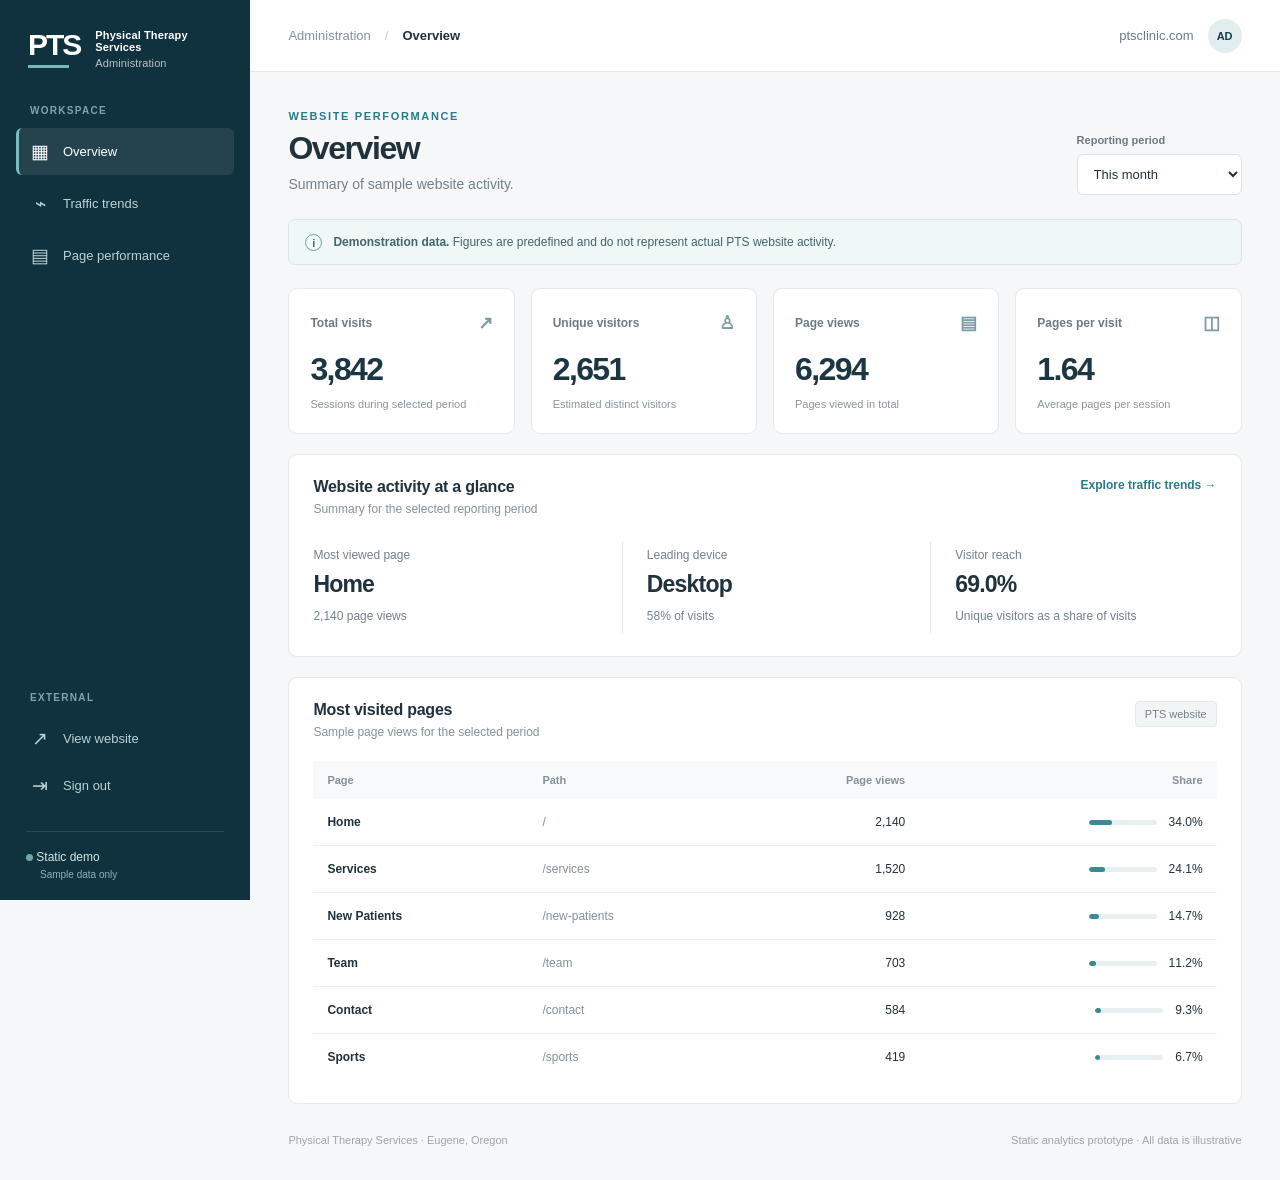
==== dashboard/index.html @ 3d59fb27 "Add files via upload" ====
<!doctype html><html lang="en"><head><meta charset="utf-8"><meta name="viewport" content="width=device-width,initial-scale=1"><meta name="theme-color" content="#173e4d"><title>Visitor analytics | PTS Administration</title><link rel="stylesheet" href="../assets/css/style.css"></head><body class="dashboard-page"><div class="app-shell"><aside class="sidebar" id="sidebar"><a class="brand sidebar-brand" href="../dashboard/"><span class="brand-mark">PTS<span class="brand-mark-line"></span></span><span class="brand-name">Physical Therapy Services<small>Administration</small></span></a><div class="sidebar-caption">WORKSPACE</div><nav aria-label="Dashboard navigation"><a class="nav-item active" href="../dashboard/" aria-current="page"><span class="nav-icon">▦</span> Overview</a><a class="nav-item" href="../traffic/"><span class="nav-icon">⌁</span> Traffic trends</a><a class="nav-item" href="../performance/"><span class="nav-icon">▤</span> Page performance</a></nav><div class="sidebar-spacer"></div><div class="sidebar-caption">EXTERNAL</div><a class="nav-item" href="https://www.ptsclinic.com/" target="_blank" rel="noopener"><span class="nav-icon">↗</span> View website</a><button class="nav-item logout" id="logoutSide"><span class="nav-icon">⇥</span> Sign out</button><div class="sidebar-foot"><span class="status-dot"></span> Static demo <small>Sample data only</small></div></aside><div class="main-column"><header class="topbar"><div class="topbar-left"><button class="menu-toggle" id="menuToggle" aria-label="Toggle navigation" aria-expanded="false">☰</button><span class="crumb">Administration</span><span class="crumb-separator">/</span><strong>Overview</strong></div><div class="topbar-right"><span class="topbar-site">ptsclinic.com</span><span class="avatar" aria-label="Demo administrator">AD</span></div></header><main class="dashboard-content"><div class="page-heading"><div><div class="eyebrow dark">WEBSITE PERFORMANCE</div><h1>Overview</h1><p class="muted">Summary of sample website activity.</p></div><div class="period-control"><label for="period">Reporting period</label><select id="period"><option value="daily">Today</option><option value="weekly">This week</option><option value="monthly" selected>This month</option><option value="quarterly">This quarter</option><option value="yearly">This year</option></select></div></div><div class="notice"><span class="notice-icon">i</span><span><strong>Demonstration data.</strong> Figures are predefined and do not represent actual PTS website activity.</span></div><section class="stats-grid" aria-label="Summary statistics"><article class="stat-card"><div class="stat-label">Total visits <span class="stat-symbol">↗</span></div><div class="stat-value" id="visits">—</div><div class="stat-note">Sessions during selected period</div></article><article class="stat-card"><div class="stat-label">Unique visitors <span class="stat-symbol">♙</span></div><div class="stat-value" id="visitors">—</div><div class="stat-note">Estimated distinct visitors</div></article><article class="stat-card"><div class="stat-label">Page views <span class="stat-symbol">▤</span></div><div class="stat-value" id="views">—</div><div class="stat-note">Pages viewed in total</div></article><article class="stat-card"><div class="stat-label">Pages per visit <span class="stat-symbol">◫</span></div><div class="stat-value" id="perVisit">—</div><div class="stat-note">Average pages per session</div></article></section><section class="panel overview-intro"><div class="panel-head"><div><h2>Website activity at a glance</h2><p>Summary for the selected reporting period</p></div><a class="text-link" href="../traffic/">Explore traffic trends →</a></div><div class="overview-summary"><div><span class="summary-kicker">Most viewed page</span><strong id="topPage">—</strong><span id="topPageViews" class="muted">—</span></div><div><span class="summary-kicker">Leading device</span><strong id="topDevice">—</strong><span id="topDeviceShare" class="muted">—</span></div><div><span class="summary-kicker">Visitor reach</span><strong id="reach">—</strong><span class="muted">Unique visitors as a share of visits</span></div></div></section><section class="panel pages-panel" id="pages"><div class="panel-head"><div><h2>Most visited pages</h2><p>Sample page views for the selected period</p></div><span class="small-tag">PTS website</span></div><div class="table-scroll"><table><thead><tr><th>Page</th><th>Path</th><th class="right">Page views</th><th class="right">Share</th></tr></thead><tbody id="pageRows"></tbody></table></div></section><footer class="dashboard-footer"><span>Physical Therapy Services · Eugene, Oregon</span><span>Static analytics prototype · All data is illustrative</span></footer></main></div></div><script src="../assets/js/local-routing.js"></script><script src="../assets/js/mock-data.js"></script><script src="../assets/js/dashboard.js"></script></body></html>
---- assets/css/style.css ----
:root{--navy:#173e4d;--deep:#10323f;--teal:#277c8a;--ink:#20323b;--muted:#74818a;--line:#e4e9ec;--bg:#f5f7f8;--white:#fff;font-family:Inter,-apple-system,BlinkMacSystemFont,'Segoe UI',Arial,sans-serif;color:var(--ink)}*{box-sizing:border-box}body{margin:0}button,input,select{font:inherit}a{text-decoration:none;color:inherit}button{cursor:pointer}.login-shell{min-height:100vh;display:grid;grid-template-columns:46% 54%}.login-intro{background:linear-gradient(155deg,#153b4b,#205768 70%,#2d6975);color:white;padding:46px clamp(28px,5vw,90px);display:flex;flex-direction:column;justify-content:space-between;position:relative;overflow:hidden}.login-intro:after{content:"";position:absolute;width:480px;height:480px;border:1px solid #ffffff18;border-radius:50%;bottom:-260px;right:-220px;box-shadow:0 0 0 85px #ffffff07,0 0 0 170px #ffffff04;pointer-events:none}.brand{display:flex;align-items:center;gap:15px}.brand-mark{font-weight:800;letter-spacing:-2px;font-size:34px;line-height:1;position:relative}.brand-mark-line{display:block;height:3px;background:#76b7bc;width:41px;margin-top:5px}.brand-name{font-size:13px;font-weight:650;letter-spacing:.01em}.brand-name small{display:block;font-weight:400;font-size:11px;opacity:.7;margin-top:4px}.intro-content{max-width:470px;position:relative;z-index:1}.eyebrow{font-size:11px;letter-spacing:.15em;font-weight:750;color:#a7d5d9}.eyebrow.dark{color:var(--teal)}.intro-content h1{font-size:clamp(36px,4.2vw,62px);line-height:1.12;letter-spacing:-.045em;margin:23px 0}.intro-content p{font-size:16px;line-height:1.8;color:#d3e4e7;max-width:380px}.intro-footer{font-size:12px;color:#b8d0d5}.intro-footer span{margin:0 8px}.login-main{display:flex;align-items:center;justify-content:center;position:relative;padding:65px 30px;background:#fff}.login-card{width:min(100%,410px)}.login-card h2{font-size:36px;letter-spacing:-.045em;margin:12px 0 9px}.muted{color:var(--muted);line-height:1.6}.login-card .muted{font-size:14px;margin:0 0 34px}.login-card label{display:block;font-size:13px;font-weight:650;margin:0 0 9px}.login-card input{width:100%;border:1px solid #d7e0e4;background:#fff;border-radius:7px;padding:13px 14px;outline:none;font-size:14px;margin-bottom:23px}.login-card input:focus{border-color:var(--teal);box-shadow:0 0 0 3px #277c8a20}.password-wrap{position:relative}.password-wrap input{padding-right:70px}.show-password{position:absolute;right:10px;top:10px;border:0;background:transparent;color:var(--teal);font-size:12px;font-weight:700;padding:5px}.primary-btn{background:var(--navy);border:0;border-radius:7px;color:#fff;width:100%;padding:15px 18px;font-weight:650;display:flex;justify-content:space-between;align-items:center;margin-top:4px}.primary-btn:hover{background:#24596b}.demo-hint{font-size:12px;color:#6e7f88;display:flex;gap:8px;align-items:center;margin-top:23px;line-height:1.5}.hint-dot,.status-dot{display:inline-block;width:7px;height:7px;border-radius:50%;background:#6da7a5;flex-shrink:0}.login-bottom{position:absolute;bottom:25px;left:30px;right:30px;display:flex;justify-content:space-between;gap:10px;color:#839097;font-size:11px}.login-bottom a{color:var(--teal)}.mobile-brand{display:none}.dashboard-page{background:var(--bg)}.app-shell{display:flex;min-height:100vh}.sidebar{width:250px;flex-shrink:0;background:var(--deep);color:#d6e6e9;min-height:100vh;display:flex;flex-direction:column;padding:29px 16px 20px;position:sticky;top:0;height:100vh}.sidebar-brand{padding:0 12px 36px;color:#fff}.sidebar-brand .brand-mark{font-size:30px}.sidebar-brand .brand-name{font-size:11px}.sidebar-caption{font-size:10px;color:#7fa3ae;letter-spacing:.13em;font-weight:700;padding:0 14px;margin-bottom:12px}.sidebar nav{display:grid;gap:5px}.nav-item{display:flex;align-items:center;gap:13px;padding:12px 14px;border-radius:6px;color:#bbd1d6;font-size:13px;border:0;background:transparent;width:100%;text-align:left}.nav-item:hover,.nav-item.active{background:#ffffff15;color:#fff}.nav-item.active{border-left:3px solid #79bdc3;padding-left:11px}.nav-icon{font-size:19px;width:20px;text-align:center}.sidebar-spacer{flex:1}.sidebar-foot{border-top:1px solid #ffffff1c;margin:22px 10px 0;padding-top:18px;font-size:12px}.sidebar-foot small{display:block;margin:5px 0 0 14px;color:#91afb7}.main-column{flex:1;min-width:0}.topbar{height:72px;background:white;border-bottom:1px solid var(--line);display:flex;align-items:center;justify-content:space-between;padding:0 clamp(20px,3vw,48px)}.topbar-left,.topbar-right{display:flex;align-items:center;gap:14px;font-size:13px}.crumb{color:#85919a}.crumb-separator{color:#c1cbd0}.topbar-site{color:#6b7b84}.avatar{background:#e2edf0;color:var(--navy);font-size:11px;font-weight:750;border-radius:50%;width:34px;height:34px;display:grid;place-items:center}.menu-toggle{display:none;background:none;border:0;color:var(--navy);font-size:20px}.dashboard-content{max-width:1440px;margin:auto;padding:38px clamp(20px,3vw,48px) 22px}.page-heading{display:flex;justify-content:space-between;align-items:end;gap:20px;margin-bottom:24px}.page-heading h1{font-size:32px;letter-spacing:-.045em;margin:8px 0 6px}.page-heading p{margin:0;font-size:14px}.period-control{display:flex;flex-direction:column;gap:8px}.period-control label{font-size:11px;color:#6c7a82;font-weight:650}.period-control select{min-width:165px;background:#fff;border:1px solid #dbe3e6;border-radius:6px;padding:11px 12px;font-size:13px;color:var(--ink)}.notice{border:1px solid #d8e6e8;background:#eff7f7;color:#43656d;border-radius:7px;padding:13px 16px;display:flex;gap:11px;font-size:12px;align-items:center;line-height:1.5;margin-bottom:23px}.notice-icon{width:17px;height:17px;border-radius:50%;border:1px solid #6d9ca4;display:grid;place-items:center;font-size:11px;font-weight:700;flex-shrink:0}.stats-grid{display:grid;grid-template-columns:repeat(4,minmax(0,1fr));gap:16px;margin-bottom:20px}.stat-card,.panel{background:#fff;border:1px solid var(--line);border-radius:9px}.stat-card{padding:23px 21px}.stat-label{font-size:12px;font-weight:600;color:#6c7b83;display:flex;justify-content:space-between;align-items:center}.stat-symbol{color:#7c9da6;font-size:18px}.stat-value{font-size:32px;font-weight:750;letter-spacing:-.05em;margin:17px 0 10px;color:#1c3642}.stat-note{font-size:11px;color:#8a969c}.content-grid{display:grid;grid-template-columns:minmax(0,1.7fr) minmax(280px,1fr);gap:20px;margin-bottom:20px}.panel{padding:23px 24px}.panel-head{display:flex;justify-content:space-between;align-items:start;gap:12px}.panel-head h2{font-size:16px;margin:0 0 6px;letter-spacing:-.015em}.panel-head p{font-size:12px;color:#85929a;margin:0}.legend{display:flex;align-items:center;gap:7px;font-size:11px;color:#73828a}.legend-dot{width:8px;height:8px;border-radius:50%;background:#277c8a}.chart-container{width:100%;margin:23px 0 4px}.chart-container svg{width:100%;height:auto;overflow:visible}.axis-text{fill:#85939b;font-size:11px;font-family:Arial,sans-serif}.chart-caption{color:#91a0a7;font-size:11px;text-align:right}.donut-layout{display:flex;flex-direction:column;align-items:center;justify-content:center;gap:22px;padding:32px 0 7px}.donut{width:175px;height:175px;border-radius:50%;display:grid;place-items:center;position:relative}.donut:before{content:"";position:absolute;inset:28px;background:#fff;border-radius:50%}.donut-center{position:relative;text-align:center;display:grid;gap:3px}.donut-center strong{font-size:25px;letter-spacing:-.04em}.donut-center span{font-size:11px;color:#83919a}.device-list{width:100%;max-width:270px;display:grid;gap:12px}.device-row{display:flex;justify-content:space-between;font-size:12px}.device-name{display:flex;align-items:center;gap:9px;color:#74828b}.device-dot{width:9px;height:9px;border-radius:2px}.device-0{background:#277c8a}.device-1{background:#84b5ba}.device-2{background:#d7e7e9}.pages-panel{margin-bottom:22px}.small-tag{font-size:11px;background:#f2f5f6;border:1px solid #e4e9eb;border-radius:4px;padding:6px 9px;color:#74828b}.table-scroll{overflow-x:auto}table{border-collapse:collapse;width:100%;margin-top:22px;font-size:12px;text-align:left}th{font-size:11px;color:#829099;font-weight:650;background:#f7f9fa;padding:13px 14px}td{padding:16px 14px;border-bottom:1px solid #edf0f2}tbody tr:last-child td{border-bottom:0}td strong{font-weight:650}.path{color:#829199}.right{text-align:right;white-space:nowrap}.share-bar{display:inline-block;width:68px;height:5px;border-radius:8px;background:#e8eff0;vertical-align:middle;margin-right:12px;overflow:hidden}.share-bar span{display:block;height:100%;background:#3b8994;border-radius:8px}.dashboard-footer{display:flex;justify-content:space-between;gap:16px;color:#9aa5ab;font-size:11px;padding:8px 0 12px}@media(max-width:1120px){.stats-grid{grid-template-columns:repeat(2,1fr)}.content-grid{grid-template-columns:1fr}.donut-layout{flex-direction:row;padding:32px 0}.sidebar{width:220px}}@media(max-width:760px){.login-shell{grid-template-columns:1fr}.login-intro{display:none}.login-main{min-height:100vh;padding:60px 24px 90px}.mobile-brand{display:block;font-weight:800;color:var(--navy);font-size:23px;margin-bottom:45px}.mobile-brand span{font-size:13px;font-weight:500;margin-left:9px}.sidebar{position:fixed;left:0;top:0;z-index:20;transform:translateX(-100%);transition:transform .2s;box-shadow:6px 0 30px #102b3917}.sidebar.open{transform:translateX(0)}.menu-toggle{display:block}.topbar{height:64px}.topbar-site{display:none}.dashboard-content{padding-top:28px}.page-heading{align-items:start;flex-direction:column}.page-heading h1{font-size:29px}.period-control{width:100%}.period-control select{width:100%}.dashboard-footer{flex-direction:column;gap:6px}}@media(max-width:460px){.stats-grid{gap:10px}.stat-card{padding:17px 14px}.stat-value{font-size:26px}.stat-note{line-height:1.5}.panel{padding:19px 15px}.donut-layout{flex-direction:column}.share-bar{display:none}.login-bottom{flex-direction:column;align-items:center}.chart-container{overflow-x:auto}.chart-container svg{min-width:460px}}

/* Login hero: replace promotional copy with PTS identity. */
.intro-logo{display:flex;align-items:center;justify-content:center;flex:1;max-width:none;text-align:center}
.pts-logo-display{display:flex;flex-direction:column;align-items:center;gap:18px;color:#fff}
.pts-logo-letters{font-size:clamp(110px,16vw,230px);font-weight:800;letter-spacing:-.095em;line-height:.9;padding-right:.095em}
.pts-logo-rule{height:5px;width:min(270px,70%);background:#8bc6cb;border-radius:3px}
.pts-logo-name{font-size:clamp(17px,2vw,25px);font-weight:600;letter-spacing:.02em}

/* Separate overview and trend page layouts */
.overview-intro{margin-bottom:20px}.overview-summary{display:grid;grid-template-columns:repeat(3,minmax(0,1fr));gap:22px;margin-top:26px}.overview-summary>div{display:flex;flex-direction:column;gap:9px;padding:6px 0}.overview-summary>div+div{border-left:1px solid var(--line);padding-left:24px}.overview-summary strong{font-size:23px;letter-spacing:-.035em}.overview-summary .muted{font-size:12px}.summary-kicker{color:#74818a;font-size:12px}.text-link{color:var(--teal);font-size:12px;font-weight:650;white-space:nowrap}.text-link:hover{text-decoration:underline}.trend-panel{margin-bottom:20px}.trend-detail-grid{display:grid;grid-template-columns:1.2fr 1fr;gap:20px;margin-bottom:22px}.trend-explanation{font-size:14px;line-height:1.85;color:#40535d;margin:25px 0}.trend-note{border-top:1px solid var(--line);padding-top:18px;font-size:12px;color:#85929a}@media(max-width:900px){.trend-detail-grid{grid-template-columns:1fr}.overview-summary{grid-template-columns:1fr;gap:12px}.overview-summary>div+div{border-left:0;border-top:1px solid var(--line);padding-left:0;padding-top:18px}}

/* Page performance */
.page-bars{display:grid;gap:18px;margin-top:25px}.page-bar-row{display:grid;grid-template-columns:125px 1fr 75px;align-items:center;gap:16px;font-size:13px}.page-bar-row strong{text-align:right;font-variant-numeric:tabular-nums}.page-bar-track{height:13px;background:#edf2f3;border-radius:3px;overflow:hidden}.page-bar-fill{height:100%;background:#367e87;border-radius:3px}.page-search-label{display:flex;align-items:center;gap:10px;font-size:12px;color:#52636c}.page-search-label input{padding:10px;border:1px solid #d9e1e4;border-radius:5px;font:inherit;min-width:180px}.page-select{border:0;background:transparent;padding:5px 0;font:inherit;font-weight:650;color:#206775;cursor:pointer;text-align:left}.page-select:hover{text-decoration:underline}.table-note{font-size:12px;color:#73818b;margin-top:16px}.page-detail{display:grid;grid-template-columns:2fr 1fr 1fr;gap:18px;margin-top:24px}.page-detail>div{display:flex;flex-direction:column;gap:9px}.page-detail strong{font-size:22px}.compact-value{font-size:26px!important}@media(max-width:700px){.page-bar-row{grid-template-columns:85px 1fr 58px;gap:8px;font-size:11px}.page-detail{grid-template-columns:1fr}.page-search-label{width:100%;justify-content:space-between}.panel-head{flex-wrap:wrap}}
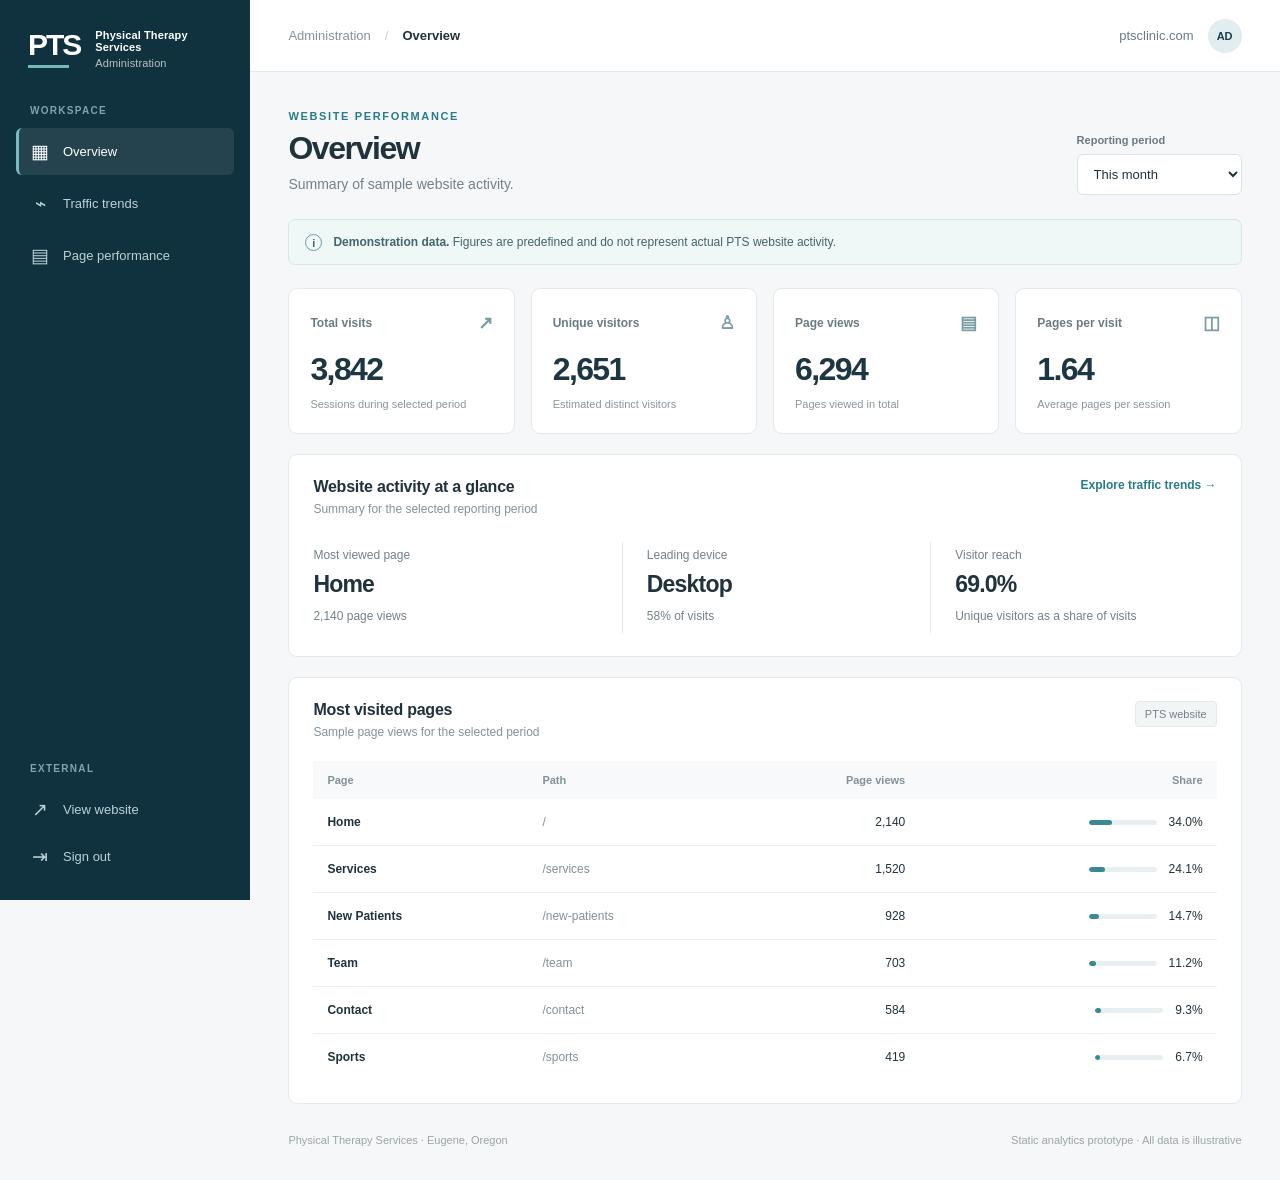
==== commit 8407b290: "Add files via upload" ====
--- a/dashboard/index.html
+++ b/dashboard/index.html
@@ -1 +1,176 @@
-<!doctype html><html lang="en"><head><meta charset="utf-8"><meta name="viewport" content="width=device-width,initial-scale=1"><meta name="theme-color" content="#173e4d"><title>Visitor analytics | PTS Administration</title><link rel="stylesheet" href="../assets/css/style.css"></head><body class="dashboard-page"><div class="app-shell"><aside class="sidebar" id="sidebar"><a class="brand sidebar-brand" href="../dashboard/"><span class="brand-mark">PTS<span class="brand-mark-line"></span></span><span class="brand-name">Physical Therapy Services<small>Administration</small></span></a><div class="sidebar-caption">WORKSPACE</div><nav aria-label="Dashboard navigation"><a class="nav-item active" href="../dashboard/" aria-current="page"><span class="nav-icon">▦</span> Overview</a><a class="nav-item" href="../traffic/"><span class="nav-icon">⌁</span> Traffic trends</a><a class="nav-item" href="../performance/"><span class="nav-icon">▤</span> Page performance</a></nav><div class="sidebar-spacer"></div><div class="sidebar-caption">EXTERNAL</div><a class="nav-item" href="https://www.ptsclinic.com/" target="_blank" rel="noopener"><span class="nav-icon">↗</span> View website</a><button class="nav-item logout" id="logoutSide"><span class="nav-icon">⇥</span> Sign out</button><div class="sidebar-foot"><span class="status-dot"></span> Static demo <small>Sample data only</small></div></aside><div class="main-column"><header class="topbar"><div class="topbar-left"><button class="menu-toggle" id="menuToggle" aria-label="Toggle navigation" aria-expanded="false">☰</button><span class="crumb">Administration</span><span class="crumb-separator">/</span><strong>Overview</strong></div><div class="topbar-right"><span class="topbar-site">ptsclinic.com</span><span class="avatar" aria-label="Demo administrator">AD</span></div></header><main class="dashboard-content"><div class="page-heading"><div><div class="eyebrow dark">WEBSITE PERFORMANCE</div><h1>Overview</h1><p class="muted">Summary of sample website activity.</p></div><div class="period-control"><label for="period">Reporting period</label><select id="period"><option value="daily">Today</option><option value="weekly">This week</option><option value="monthly" selected>This month</option><option value="quarterly">This quarter</option><option value="yearly">This year</option></select></div></div><div class="notice"><span class="notice-icon">i</span><span><strong>Demonstration data.</strong> Figures are predefined and do not represent actual PTS website activity.</span></div><section class="stats-grid" aria-label="Summary statistics"><article class="stat-card"><div class="stat-label">Total visits <span class="stat-symbol">↗</span></div><div class="stat-value" id="visits">—</div><div class="stat-note">Sessions during selected period</div></article><article class="stat-card"><div class="stat-label">Unique visitors <span class="stat-symbol">♙</span></div><div class="stat-value" id="visitors">—</div><div class="stat-note">Estimated distinct visitors</div></article><article class="stat-card"><div class="stat-label">Page views <span class="stat-symbol">▤</span></div><div class="stat-value" id="views">—</div><div class="stat-note">Pages viewed in total</div></article><article class="stat-card"><div class="stat-label">Pages per visit <span class="stat-symbol">◫</span></div><div class="stat-value" id="perVisit">—</div><div class="stat-note">Average pages per session</div></article></section><section class="panel overview-intro"><div class="panel-head"><div><h2>Website activity at a glance</h2><p>Summary for the selected reporting period</p></div><a class="text-link" href="../traffic/">Explore traffic trends →</a></div><div class="overview-summary"><div><span class="summary-kicker">Most viewed page</span><strong id="topPage">—</strong><span id="topPageViews" class="muted">—</span></div><div><span class="summary-kicker">Leading device</span><strong id="topDevice">—</strong><span id="topDeviceShare" class="muted">—</span></div><div><span class="summary-kicker">Visitor reach</span><strong id="reach">—</strong><span class="muted">Unique visitors as a share of visits</span></div></div></section><section class="panel pages-panel" id="pages"><div class="panel-head"><div><h2>Most visited pages</h2><p>Sample page views for the selected period</p></div><span class="small-tag">PTS website</span></div><div class="table-scroll"><table><thead><tr><th>Page</th><th>Path</th><th class="right">Page views</th><th class="right">Share</th></tr></thead><tbody id="pageRows"></tbody></table></div></section><footer class="dashboard-footer"><span>Physical Therapy Services · Eugene, Oregon</span><span>Static analytics prototype · All data is illustrative</span></footer></main></div></div><script src="../assets/js/local-routing.js"></script><script src="../assets/js/mock-data.js"></script><script src="../assets/js/dashboard.js"></script></body></html>
+<!doctype html>
+<html lang="en">
+  <head>
+    <meta charset="utf-8" />
+    <meta name="viewport" content="width=device-width,initial-scale=1" />
+    <meta name="theme-color" content="#173e4d" />
+    <title>Visitor analytics | PTS Administration</title>
+    <link rel="stylesheet" href="../assets/css/style.css" />
+  </head>
+  <body class="dashboard-page">
+    <div class="app-shell">
+      <aside class="sidebar" id="sidebar">
+        <a class="brand sidebar-brand" href="../dashboard/"
+          ><span class="brand-mark"
+            >PTS<span class="brand-mark-line"></span></span
+          ><span class="brand-name"
+            >Physical Therapy Services<small>Administration</small></span
+          ></a
+        >
+        <div class="sidebar-caption">WORKSPACE</div>
+        <nav aria-label="Dashboard navigation">
+          <a class="nav-item active" href="../dashboard/" aria-current="page"
+            ><span class="nav-icon">▦</span> Overview</a
+          ><a class="nav-item" href="../traffic/"
+            ><span class="nav-icon">⌁</span> Traffic trends</a
+          ><a class="nav-item" href="../performance/"
+            ><span class="nav-icon">▤</span> Page performance</a
+          >
+        </nav>
+        <div class="sidebar-spacer"></div>
+        <div class="sidebar-caption">EXTERNAL</div>
+        <a
+          class="nav-item"
+          href="https://www.ptsclinic.com/"
+          target="_blank"
+          rel="noopener"
+          ><span class="nav-icon">↗</span> View website</a
+        ><button class="nav-item logout" id="logoutSide">
+          <span class="nav-icon">⇥</span> Sign out
+        </button>
+      </aside>
+      <div class="main-column">
+        <header class="topbar">
+          <div class="topbar-left">
+            <button
+              class="menu-toggle"
+              id="menuToggle"
+              aria-label="Toggle navigation"
+              aria-expanded="false"
+            >
+              ☰</button
+            ><span class="crumb">Administration</span
+            ><span class="crumb-separator">/</span><strong>Overview</strong>
+          </div>
+          <div class="topbar-right">
+            <span class="topbar-site">ptsclinic.com</span
+            ><span class="avatar" aria-label="Demo administrator">AD</span>
+          </div>
+        </header>
+        <main class="dashboard-content">
+          <div class="page-heading">
+            <div>
+              <div class="eyebrow dark">WEBSITE PERFORMANCE</div>
+              <h1>Overview</h1>
+              <p class="muted">Summary of sample website activity.</p>
+            </div>
+            <div class="period-control">
+              <label for="period">Reporting period</label
+              ><select id="period">
+                <option value="daily">Today</option>
+                <option value="weekly">This week</option>
+                <option value="monthly" selected>This month</option>
+                <option value="quarterly">This quarter</option>
+                <option value="yearly">This year</option>
+              </select>
+            </div>
+          </div>
+          <div class="notice">
+            <span class="notice-icon">i</span
+            ><span
+              ><strong>Demonstration data.</strong> Figures are predefined and
+              do not represent actual PTS website activity.</span
+            >
+          </div>
+          <section class="stats-grid" aria-label="Summary statistics">
+            <article class="stat-card">
+              <div class="stat-label">
+                Total visits <span class="stat-symbol">↗</span>
+              </div>
+              <div class="stat-value" id="visits">—</div>
+              <div class="stat-note">Sessions during selected period</div>
+            </article>
+            <article class="stat-card">
+              <div class="stat-label">
+                Unique visitors <span class="stat-symbol">♙</span>
+              </div>
+              <div class="stat-value" id="visitors">—</div>
+              <div class="stat-note">Estimated distinct visitors</div>
+            </article>
+            <article class="stat-card">
+              <div class="stat-label">
+                Page views <span class="stat-symbol">▤</span>
+              </div>
+              <div class="stat-value" id="views">—</div>
+              <div class="stat-note">Pages viewed in total</div>
+            </article>
+            <article class="stat-card">
+              <div class="stat-label">
+                Pages per visit <span class="stat-symbol">◫</span>
+              </div>
+              <div class="stat-value" id="perVisit">—</div>
+              <div class="stat-note">Average pages per session</div>
+            </article>
+          </section>
+          <section class="panel overview-intro">
+            <div class="panel-head">
+              <div>
+                <h2>Website activity at a glance</h2>
+                <p>Summary for the selected reporting period</p>
+              </div>
+              <a class="text-link" href="../traffic/"
+                >Explore traffic trends →</a
+              >
+            </div>
+            <div class="overview-summary">
+              <div>
+                <span class="summary-kicker">Most viewed page</span
+                ><strong id="topPage">—</strong
+                ><span id="topPageViews" class="muted">—</span>
+              </div>
+              <div>
+                <span class="summary-kicker">Leading device</span
+                ><strong id="topDevice">—</strong
+                ><span id="topDeviceShare" class="muted">—</span>
+              </div>
+              <div>
+                <span class="summary-kicker">Visitor reach</span
+                ><strong id="reach">—</strong
+                ><span class="muted">Unique visitors as a share of visits</span>
+              </div>
+            </div>
+          </section>
+          <section class="panel pages-panel" id="pages">
+            <div class="panel-head">
+              <div>
+                <h2>Most visited pages</h2>
+                <p>Sample page views for the selected period</p>
+              </div>
+              <span class="small-tag">PTS website</span>
+            </div>
+            <div class="table-scroll">
+              <table>
+                <thead>
+                  <tr>
+                    <th>Page</th>
+                    <th>Path</th>
+                    <th class="right">Page views</th>
+                    <th class="right">Share</th>
+                  </tr>
+                </thead>
+                <tbody id="pageRows"></tbody>
+              </table>
+            </div>
+          </section>
+          <footer class="dashboard-footer">
+            <span>Physical Therapy Services · Eugene, Oregon</span
+            ><span>Static analytics prototype · All data is illustrative</span>
+          </footer>
+        </main>
+      </div>
+    </div>
+    <script src="../assets/js/local-routing.js"></script>
+    <script src="../assets/js/mock-data.js"></script>
+    <script src="../assets/js/dashboard.js"></script>
+  </body>
+</html>
